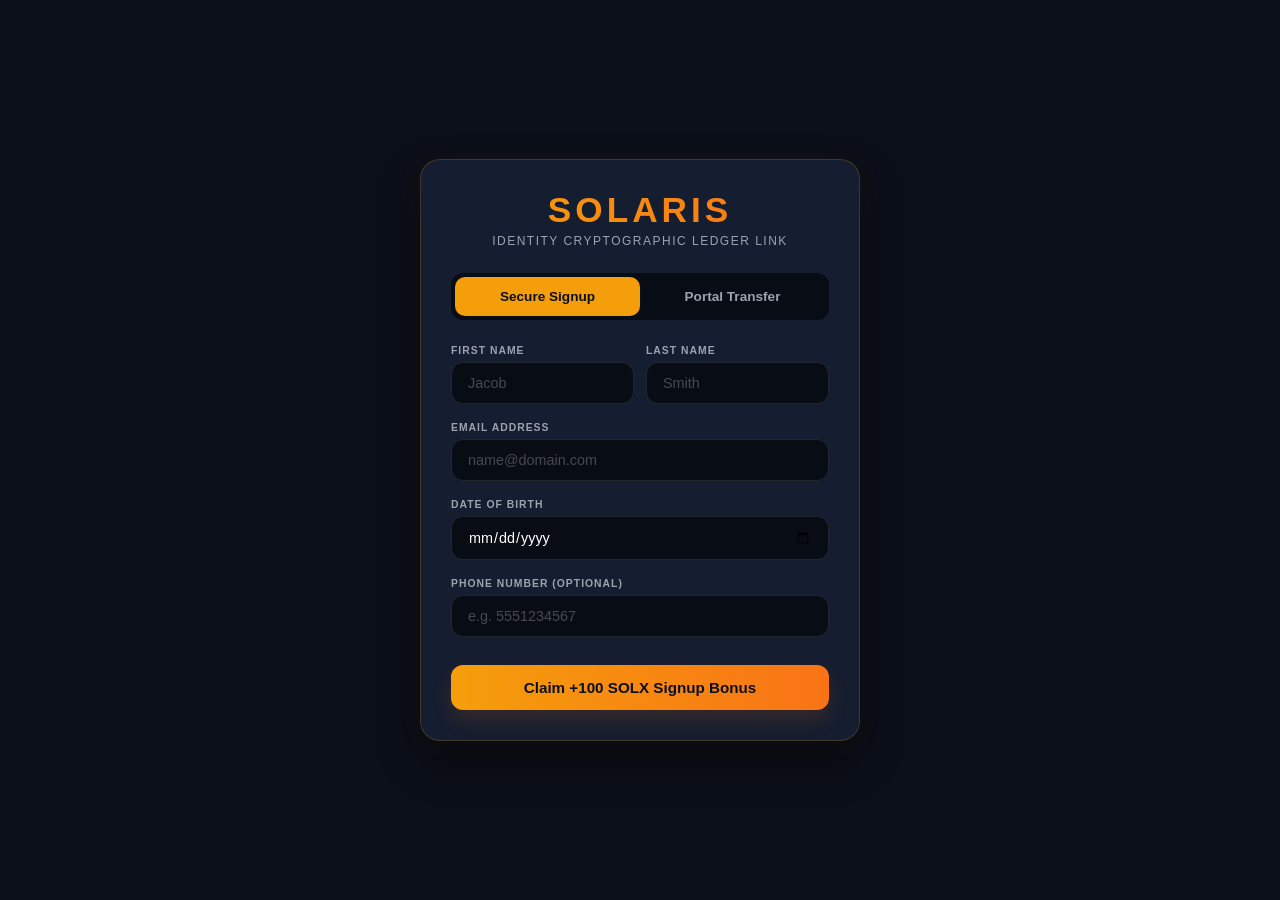
==== index.html @ f20398d5 "Add initial HTML structure for Solaris portal Initial commit of the Solaris SOLX Ledger Portal HTML " ====
<!DOCTYPE html>
<html lang="en">
<head>
    <meta charset="UTF-8">
    <meta name="viewport" content="width=device-width, initial-scale=1.0">
    <title>Solaris SOLX Ledger Portal</title>
    <style>
        :root {
            --bg-main: #0b0f19;
            --bg-card: #151d30;
            --bg-input: #080c14;
            --primary: #f59e0b;
            --primary-hover: #d97706;
            --accent: #f97316;
            --text-main: #ffffff;
            --text-muted: #9ca3af;
            --border: rgba(245, 158, 11, 0.2);
            --border-focus: #f59e0b;
            --success: #10b981;
            --error: #ef4444;
        }

        * {
            box-sizing: border-box;
            margin: 0;
            padding: 0;
            font-family: -apple-system, BlinkMacSystemFont, "Segoe UI", Roboto, Helvetica, Arial, sans-serif;
        }

        body {
            background-color: var(--bg-main);
            color: var(--text-main);
            min-height: 100vh;
            display: flex;
            align-items: center;
            justify-content: center;
            padding: 20px;
        }

        .solaris-container {
            width: 100%;
            max-width: 440px;
            background-color: var(--bg-card);
            border-radius: 20px;
            border: 1px solid var(--border);
            box-shadow: 0 20px 40px rgba(0, 0, 0, 0.4), 0 0 30px rgba(245, 158, 11, 0.05);
            padding: 30px;
        }

        .portal-header {
            text-align: center;
            margin-bottom: 25px;
        }

        .portal-header h1 {
            font-size: 2.2rem;
            font-weight: 900;
            letter-spacing: 4px;
            background: linear-gradient(to right, var(--primary), var(--accent));
            -webkit-background-clip: text;
            -webkit-text-fill-color: transparent;
            text-transform: uppercase;
        }

        .portal-header p {
            font-size: 0.75rem;
            color: var(--text-muted);
            text-transform: uppercase;
            letter-spacing: 1.5px;
            margin-top: 4px;
        }

        .tab-navigation {
            display: flex;
            background-color: var(--bg-input);
            padding: 4px;
            border-radius: 12px;
            margin-bottom: 25px;
        }

        .tab-btn {
            flex: 1;
            background: none;
            border: none;
            color: var(--text-muted);
            padding: 12px 0;
            font-size: 0.85rem;
            font-weight: 600;
            border-radius: 10px;
            cursor: pointer;
            transition: all 0.25s ease;
        }

        .tab-btn.active {
            background-color: var(--primary);
            color: var(--bg-main);
        }

        .form-panel {
            display: none;
        }

        .form-panel.active {
            display: block;
        }

        .form-group {
            margin-bottom: 18px;
        }

        .grid-2 {
            display: grid;
            grid-template-columns: 1fr 1fr;
            gap: 12px;
        }

        label {
            display: block;
            font-size: 0.65rem;
            font-weight: 700;
            text-transform: uppercase;
            letter-spacing: 1px;
            color: var(--text-muted);
            margin-bottom: 6px;
        }

        input {
            width: 100%;
            background-color: var(--bg-input);
            border: 1px solid rgba(255, 255, 255, 0.1);
            border-radius: 12px;
            padding: 12px 16px;
            color: var(--text-main);
            font-size: 0.9rem;
            transition: all 0.2s ease;
        }

        input:focus {
            outline: none;
            border-color: var(--border-focus);
            box-shadow: 0 0 10px rgba(245, 158, 11, 0.15);
        }

        input::placeholder {
            color: rgba(255, 255, 255, 0.25);
        }

        .font-code {
            font-family: "Courier New", Courier, monospace;
            font-size: 0.75rem;
        }

        .submit-btn {
            width: 100%;
            background: linear-gradient(to right, var(--primary), var(--accent));
            border: none;
            border-radius: 12px;
            color: var(--bg-main);
            font-size: 0.95rem;
            font-weight: 700;
            padding: 14px;
            cursor: pointer;
            transition: opacity 0.2s ease, transform 0.1s ease;
            margin-top: 10px;
            box-shadow: 0 10px 20px rgba(249, 115, 22, 0.15);
        }

        .submit-btn:hover {
            opacity: 0.95;
        }

        .submit-btn:active {
            transform: scale(0.99);
        }

        .loading-overlay {
            display: none;
            text-align: center;
            padding: 30px 0;
        }

        .spinner {
            width: 40px;
            height: 40px;
            border: 3px solid rgba(245, 158, 11, 0.1);
            border-radius: 50%;
            border-top-color: var(--primary);
            animation: spin 1s linear infinite;
            margin: 0 auto 15px;
        }

        @keyframes spin {
            to { transform: rotate(360deg); }
        }

        .loading-text {
            font-size: 0.85rem;
            color: var(--text-muted);
        }

        .receipt-card {
            display: none;
            margin-top: 25px;
            background-color: var(--bg-input);
            border-radius: 14px;
            border: 1px solid rgba(255, 255, 255, 0.05);
            padding: 16px;
        }

        .receipt-title {
            font-size: 0.8rem;
            font-weight: 700;
            text-transform: uppercase;
            letter-spacing: 1px;
            color: var(--success);
            border-bottom: 1px solid rgba(255, 255, 255, 0.05);
            padding-bottom: 8px;
            margin-bottom: 10px;
        }

        .receipt-row {
            display: flex;
            justify-content: space-between;
            padding: 4px 0;
            font-size: 0.75rem;
        }

        .receipt-label {
            color: var(--text-muted);
            text-transform: uppercase;
            font-size: 0.65rem;
            letter-spacing: 0.5px;
        }

        .receipt-value {
            font-family: "Courier New", Courier, monospace;
            color: var(--text-main);
            max-width: 200px;
            overflow: hidden;
            text-overflow: ellipsis;
            white-space: nowrap;
        }
    </style>
</head>
<body>

    <div class="solaris-container">
        <div class="portal-header">
            <h1>Solaris</h1>
            <p>Identity Cryptographic Ledger Link</p>
        </div>

        <div class="tab-navigation">
            <button id="btn-register" class="tab-btn active" onclick="switchTab('register')">Secure Signup</button>
            <button id="btn-checkout" class="tab-btn" onclick="switchTab('checkout')">Portal Transfer</button>
        </div>

        <div id="loader" class="loading-overlay">
            <div class="spinner"></div>
            <div class="loading-text">Synchronizing secure sheet matrix...</div>
        </div>

        <div id="panel-register" class="form-panel active">
            <form id="form-register" onsubmit="handleRegistration(event)">
                <div class="grid-2">
                    <div class="form-group">
                        <label>First Name</label>
                        <input type="text" id="reg-firstname" placeholder="Jacob" required>
                    </div>
                    <div class="form-group">
                        <label>Last Name</label>
                        <input type="text" id="reg-lastname" placeholder="Smith" required>
                    </div>
                </div>
                <div class="form-group">
                    <label>Email Address</label>
                    <input type="email" id="reg-email" placeholder="name@domain.com" required>
                </div>
                <div class="form-group">
                    <label>Date of Birth</label>
                    <input type="date" id="reg-dob" required>
                </div>
                <div class="form-group">
                    <label>Phone Number <span>(Optional)</span></label>
                    <input type="tel" id="reg-phone" placeholder="e.g. 5551234567">
                </div>
                <button type="submit" class="submit-btn">Claim +100 SOLX Signup Bonus</button>
            </form>
        </div>

        <div id="panel-checkout" class="form-panel">
            <form id="form-checkout" onsubmit="handlePayment(event)">
                <div class="form-group">
                    <label>Buyer Wallet Address</label>
                    
                </div>
                <div class="form-group">
                    <label>Merchant Wallet Address</label>
                    
                </div>
                <div class="form-group">
                    <label>Purchase Cost (SOLX)</label>
                    <input type="number" id="tx-price" value="30" min="1" required>
                </div>
                <button type="submit" class="submit-btn">Authorize Payout</button>
            </form>
        </div>

        <div id="receipt" class="receipt-card">
            <div id="receipt-title" class="receipt-title">Ledger Transaction Settled</div>
            <div id="receipt-rows"></div>
        </div>
    </div>

    <script>
        // REPLACE THIS STRING WITH YOUR ACTUAL GOOGLE APPS SCRIPT WEB APP URL
        const SOLARIS_API_URL = "https://script.google.com/macros/s/AKfycbxx2hXWIzhESU3cWI3Jm90zElzs2rgWAca66pzLdTkC_SvXE3nMajTl0-eOkuUVrdBg/exec";
        let activeTab = 'register';

        function switchTab(targetTab) {
            activeTab = targetTab;
document.getElementById('btn-register').classList.remove('active');
document.getElementById('btn-checkout').classList.remove('active');
document.getElementById('panel-register').classList.remove('active');
document.getElementById('panel-checkout').classList.remove('active');
document.getElementById('receipt').style.display = 'none';
if (targetTab === 'register') {
document.getElementById('btn-register').classList.add('active');
document.getElementById('panel-register').classList.add('active');
} else {
document.getElementById('btn-checkout').classList.add('active');
document.getElementById('panel-checkout').classList.add('active');
}
}
function toggleLoading(show) {
const loader = document.getElementById('loader');
const regPanel = document.getElementById('panel-register');
const txPanel = document.getElementById('panel-checkout');
if (show) {
loader.style.display = 'block';
regPanel.style.display = 'none';
txPanel.style.display = 'none';
} else {
loader.style.display = 'none';
if (activeTab === 'register') {
regPanel.style.display = 'block';
} else {
txPanel.style.display = 'block';
}
}
}
function printReceipt(title, color, dataObject) {
const receipt = document.getElementById('receipt');
const titleDiv = document.getElementById('receipt-title');
const rowsContainer = document.getElementById('receipt-rows');
titleDiv.style.color = color;
rowsContainer.innerHTML = '';
for (const [key, val] of Object.entries(dataObject)) {
const row = document.createElement('div');
row.className = 'receipt-row';
row.innerHTML = <span class="receipt-label">${key.replace(/_/g, ' ')}</span> <span class="receipt-value" title="${val}">${val}</span>;
rowsContainer.appendChild(row);
}
receipt.style.display = 'block';
}
async function sendLedgerTransaction(payload) {
if (SOLARIS_API_URL === "YOUR_GOOGLE_APPS_SCRIPT_WEB_APP_URL_HERE" || SOLARIS_API_URL === "") {
alert("Development Error: Please ensure you paste your Google Web App deployment link URL into the SOLARIS_API_URL parameter.");
return;
}
toggleLoading(true);
try {
// Fetch to Google Apps Script Web App
await fetch(SOLARIS_API_URL, {
method: "POST",
mode: "no-cors",
headers: { "Content-Type": "application/json" },
body: JSON.stringify(payload)
});
// Render success details locally since Google blocks read-back payloads on cross-origin pipelines
if (payload.action === "create_wallet") {
printReceipt("Wallet Account Request Sent", "var(--success)", {
status: "Dispatched",
account_name: payload.first_name + " " + payload.last_name,
email: payload.email,
starting_balance: "+50.00 SOLX",
notice: "Data successfully routed to the secure sheets database. Open your Google Sheet to view the generated address string."
});
document.getElementById('form-register').reset();
} else if (payload.action === "purchase_app") {
printReceipt("Transaction Request Sent", "var(--success)", {
status: "Dispatched",
buyer_debit: payload.base_price + " SOLX",
merchant_credit: (parseFloat(payload.base_price) + 0.25) + " SOLX",
ecosystem_bonus: "+0.25 SOLX Minted",
notice: "Transaction instructions executed on the backend engine. Google Sheet ledger updated."
});
document.getElementById('form-checkout').reset();
}
} catch (error) {
printReceipt("Network Error", "var(--error)", {
status: "Failed",
diagnostic: "Could not link to secure spreadsheet engine. Check your Web API URL configurations setup."
});
} finally {
toggleLoading(false);
}
}
function handleRegistration(event) {
event.preventDefault();
const payload = {
action: "create_wallet",
first_name: document.getElementById('reg-firstname').value,
last_name: document.getElementById('reg-lastname').value,
email: document.getElementById('reg-email').value,
dob: document.getElementById('reg-dob').value,
phone: document.getElementById('reg-phone').value || ""
};
sendLedgerTransaction(payload);
}
function handlePayment(event) {
event.preventDefault();
const payload = {
action: "purchase_app",
buyer_wallet: document.getElementById('tx-buyer').value,
merchant_wallet: document.getElementById('tx-merchant').value,
base_price: document.getElementById('tx-price').value
};
sendLedgerTransaction(payload);
}
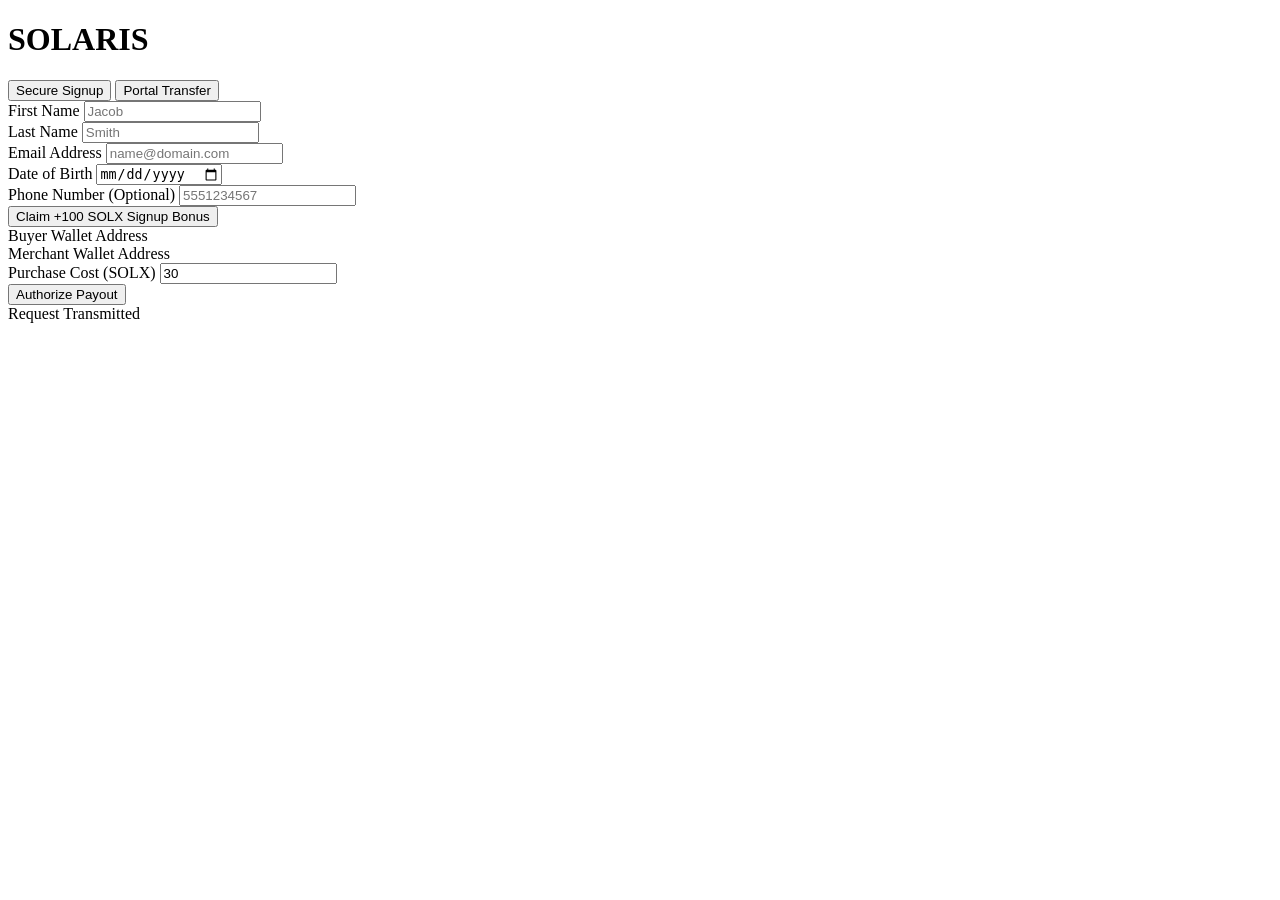
==== commit 64880f16: "Rename portal and update styles and scripts" ====
--- a/index.html
+++ b/index.html
@@ -3,428 +3,167 @@
 <head>
     <meta charset="UTF-8">
     <meta name="viewport" content="width=device-width, initial-scale=1.0">
-    <title>Solaris SOLX Ledger Portal</title>
-    <style>
-        :root {
-            --bg-main: #0b0f19;
-            --bg-card: #151d30;
-            --bg-input: #080c14;
-            --primary: #f59e0b;
-            --primary-hover: #d97706;
-            --accent: #f97316;
-            --text-main: #ffffff;
-            --text-muted: #9ca3af;
-            --border: rgba(245, 158, 11, 0.2);
-            --border-focus: #f59e0b;
-            --success: #10b981;
-            --error: #ef4444;
-        }
-
-        * {
-            box-sizing: border-box;
-            margin: 0;
-            padding: 0;
-            font-family: -apple-system, BlinkMacSystemFont, "Segoe UI", Roboto, Helvetica, Arial, sans-serif;
-        }
-
-        body {
-            background-color: var(--bg-main);
-            color: var(--text-main);
-            min-height: 100vh;
-            display: flex;
-            align-items: center;
-            justify-content: center;
-            padding: 20px;
-        }
-
-        .solaris-container {
-            width: 100%;
-            max-width: 440px;
-            background-color: var(--bg-card);
-            border-radius: 20px;
-            border: 1px solid var(--border);
-            box-shadow: 0 20px 40px rgba(0, 0, 0, 0.4), 0 0 30px rgba(245, 158, 11, 0.05);
-            padding: 30px;
-        }
-
-        .portal-header {
-            text-align: center;
-            margin-bottom: 25px;
-        }
-
-        .portal-header h1 {
-            font-size: 2.2rem;
-            font-weight: 900;
-            letter-spacing: 4px;
-            background: linear-gradient(to right, var(--primary), var(--accent));
-            -webkit-background-clip: text;
-            -webkit-text-fill-color: transparent;
-            text-transform: uppercase;
-        }
-
-        .portal-header p {
-            font-size: 0.75rem;
-            color: var(--text-muted);
-            text-transform: uppercase;
-            letter-spacing: 1.5px;
-            margin-top: 4px;
-        }
-
-        .tab-navigation {
-            display: flex;
-            background-color: var(--bg-input);
-            padding: 4px;
-            border-radius: 12px;
-            margin-bottom: 25px;
-        }
-
-        .tab-btn {
-            flex: 1;
-            background: none;
-            border: none;
-            color: var(--text-muted);
-            padding: 12px 0;
-            font-size: 0.85rem;
-            font-weight: 600;
-            border-radius: 10px;
-            cursor: pointer;
-            transition: all 0.25s ease;
-        }
-
-        .tab-btn.active {
-            background-color: var(--primary);
-            color: var(--bg-main);
-        }
-
-        .form-panel {
-            display: none;
-        }
-
-        .form-panel.active {
-            display: block;
-        }
-
-        .form-group {
-            margin-bottom: 18px;
-        }
-
-        .grid-2 {
-            display: grid;
-            grid-template-columns: 1fr 1fr;
-            gap: 12px;
-        }
-
-        label {
-            display: block;
-            font-size: 0.65rem;
-            font-weight: 700;
-            text-transform: uppercase;
-            letter-spacing: 1px;
-            color: var(--text-muted);
-            margin-bottom: 6px;
-        }
-
-        input {
-            width: 100%;
-            background-color: var(--bg-input);
-            border: 1px solid rgba(255, 255, 255, 0.1);
-            border-radius: 12px;
-            padding: 12px 16px;
-            color: var(--text-main);
-            font-size: 0.9rem;
-            transition: all 0.2s ease;
-        }
-
-        input:focus {
-            outline: none;
-            border-color: var(--border-focus);
-            box-shadow: 0 0 10px rgba(245, 158, 11, 0.15);
-        }
-
-        input::placeholder {
-            color: rgba(255, 255, 255, 0.25);
-        }
-
-        .font-code {
-            font-family: "Courier New", Courier, monospace;
-            font-size: 0.75rem;
-        }
-
-        .submit-btn {
-            width: 100%;
-            background: linear-gradient(to right, var(--primary), var(--accent));
-            border: none;
-            border-radius: 12px;
-            color: var(--bg-main);
-            font-size: 0.95rem;
-            font-weight: 700;
-            padding: 14px;
-            cursor: pointer;
-            transition: opacity 0.2s ease, transform 0.1s ease;
-            margin-top: 10px;
-            box-shadow: 0 10px 20px rgba(249, 115, 22, 0.15);
-        }
-
-        .submit-btn:hover {
-            opacity: 0.95;
-        }
-
-        .submit-btn:active {
-            transform: scale(0.99);
-        }
-
-        .loading-overlay {
-            display: none;
-            text-align: center;
-            padding: 30px 0;
-        }
-
-        .spinner {
-            width: 40px;
-            height: 40px;
-            border: 3px solid rgba(245, 158, 11, 0.1);
-            border-radius: 50%;
-            border-top-color: var(--primary);
-            animation: spin 1s linear infinite;
-            margin: 0 auto 15px;
-        }
-
-        @keyframes spin {
-            to { transform: rotate(360deg); }
-        }
-
-        .loading-text {
-            font-size: 0.85rem;
-            color: var(--text-muted);
-        }
-
-        .receipt-card {
-            display: none;
-            margin-top: 25px;
-            background-color: var(--bg-input);
-            border-radius: 14px;
-            border: 1px solid rgba(255, 255, 255, 0.05);
-            padding: 16px;
-        }
-
-        .receipt-title {
-            font-size: 0.8rem;
-            font-weight: 700;
-            text-transform: uppercase;
-            letter-spacing: 1px;
-            color: var(--success);
-            border-bottom: 1px solid rgba(255, 255, 255, 0.05);
-            padding-bottom: 8px;
-            margin-bottom: 10px;
-        }
-
-        .receipt-row {
-            display: flex;
-            justify-content: space-between;
-            padding: 4px 0;
-            font-size: 0.75rem;
-        }
-
-        .receipt-label {
-            color: var(--text-muted);
-            text-transform: uppercase;
-            font-size: 0.65rem;
-            letter-spacing: 0.5px;
-        }
-
-        .receipt-value {
-            font-family: "Courier New", Courier, monospace;
-            color: var(--text-main);
-            max-width: 200px;
-            overflow: hidden;
-            text-overflow: ellipsis;
-            white-space: nowrap;
-        }
-    </style>
+    <title>Solaris Transaction Portal</title>
+    <link rel="stylesheet" href="style.css">
 </head>
 <body>
 
-    <div class="solaris-container">
-        <div class="portal-header">
-            <h1>Solaris</h1>
-            <p>Identity Cryptographic Ledger Link</p>
+    <div class="portal-box">
+        <h1>SOLARIS</h1>
+
+        <div class="nav-tabs">
+            <button id="tab1" class="tab-link active-tab" onclick="openSection('signup')">Secure Signup</button>
+            <button id="tab2" class="tab-link" onclick="openSection('transfer')">Portal Transfer</button>
         </div>
 
-        <div class="tab-navigation">
-            <button id="btn-register" class="tab-btn active" onclick="switchTab('register')">Secure Signup</button>
-            <button id="btn-checkout" class="tab-btn" onclick="switchTab('checkout')">Portal Transfer</button>
+        <div id="section-signup" class="form-section show-section">
+            <div class="input-block">
+                <label>First Name</label>
+                <input type="text" id="in-firstname" placeholder="Jacob">
+            </div>
+            <div class="input-block">
+                <label>Last Name</label>
+                <input type="text" id="in-lastname" placeholder="Smith">
+            </div>
+            <div class="input-block">
+                <label>Email Address</label>
+                <input type="email" id="in-email" placeholder="name@domain.com">
+            </div>
+            <div class="input-block">
+                <label>Date of Birth</label>
+                <input type="date" id="in-dob">
+            </div>
+            <div class="input-block">
+                <label>Phone Number (Optional)</label>
+                <input type="tel" id="in-phone" placeholder="5551234567">
+            </div>
+            <button type="button" class="action-button" onclick="submitSignupData()">Claim +100 SOLX Signup Bonus</button>
         </div>
 
-        <div id="loader" class="loading-overlay">
-            <div class="spinner"></div>
-            <div class="loading-text">Synchronizing secure sheet matrix...</div>
+        <div id="section-transfer" class="form-section">
+            <div class="input-block">
+                <label>Buyer Wallet Address</label>
+                
+            </div>
+            <div class="input-block">
+                <label>Merchant Wallet Address</label>
+                
+            </div>
+            <div class="input-block">
+                <label>Purchase Cost (SOLX)</label>
+                <input type="number" id="in-price" value="30">
+            </div>
+            <button type="button" class="action-button" onclick="submitTransferData()">Authorize Payout</button>
         </div>
 
-        <div id="panel-register" class="form-panel active">
-            <form id="form-register" onsubmit="handleRegistration(event)">
-                <div class="grid-2">
-                    <div class="form-group">
-                        <label>First Name</label>
-                        <input type="text" id="reg-firstname" placeholder="Jacob" required>
-                    </div>
-                    <div class="form-group">
-                        <label>Last Name</label>
-                        <input type="text" id="reg-lastname" placeholder="Smith" required>
-                    </div>
-                </div>
-                <div class="form-group">
-                    <label>Email Address</label>
-                    <input type="email" id="reg-email" placeholder="name@domain.com" required>
-                </div>
-                <div class="form-group">
-                    <label>Date of Birth</label>
-                    <input type="date" id="reg-dob" required>
-                </div>
-                <div class="form-group">
-                    <label>Phone Number <span>(Optional)</span></label>
-                    <input type="tel" id="reg-phone" placeholder="e.g. 5551234567">
-                </div>
-                <button type="submit" class="submit-btn">Claim +100 SOLX Signup Bonus</button>
-            </form>
-        </div>
-
-        <div id="panel-checkout" class="form-panel">
-            <form id="form-checkout" onsubmit="handlePayment(event)">
-                <div class="form-group">
-                    <label>Buyer Wallet Address</label>
-                    
-                </div>
-                <div class="form-group">
-                    <label>Merchant Wallet Address</label>
-                    
-                </div>
-                <div class="form-group">
-                    <label>Purchase Cost (SOLX)</label>
-                    <input type="number" id="tx-price" value="30" min="1" required>
-                </div>
-                <button type="submit" class="submit-btn">Authorize Payout</button>
-            </form>
-        </div>
-
-        <div id="receipt" class="receipt-card">
-            <div id="receipt-title" class="receipt-title">Ledger Transaction Settled</div>
-            <div id="receipt-rows"></div>
+        <div id="status-display" class="status-box">
+            <div id="status-message" class="status-text">Request Transmitted</div>
         </div>
     </div>
 
     <script>
-        // REPLACE THIS STRING WITH YOUR ACTUAL GOOGLE APPS SCRIPT WEB APP URL
-        const SOLARIS_API_URL = "https://script.google.com/macros/s/AKfycbxx2hXWIzhESU3cWI3Jm90zElzs2rgWAca66pzLdTkC_SvXE3nMajTl0-eOkuUVrdBg/exec";
-        let activeTab = 'register';
+        const TARGET_SHEET_API = "https://script.google.com/macros/s/AKfycbxx2hXWIzhESU3cWI3Jm90zElzs2rgWAca66pzLdTkC_SvXE3nMajTl0-eOkuUVrdBg/exec";
 
-        function switchTab(targetTab) {
-            activeTab = targetTab;
-document.getElementById('btn-register').classList.remove('active');
-document.getElementById('btn-checkout').classList.remove('active');
-document.getElementById('panel-register').classList.remove('active');
-document.getElementById('panel-checkout').classList.remove('active');
-document.getElementById('receipt').style.display = 'none';
-if (targetTab === 'register') {
-document.getElementById('btn-register').classList.add('active');
-document.getElementById('panel-register').classList.add('active');
-} else {
-document.getElementById('btn-checkout').classList.add('active');
-document.getElementById('panel-checkout').classList.add('active');
-}
-}
-function toggleLoading(show) {
-const loader = document.getElementById('loader');
-const regPanel = document.getElementById('panel-register');
-const txPanel = document.getElementById('panel-checkout');
-if (show) {
-loader.style.display = 'block';
-regPanel.style.display = 'none';
-txPanel.style.display = 'none';
-} else {
-loader.style.display = 'none';
-if (activeTab === 'register') {
-regPanel.style.display = 'block';
-} else {
-txPanel.style.display = 'block';
-}
-}
-}
-function printReceipt(title, color, dataObject) {
-const receipt = document.getElementById('receipt');
-const titleDiv = document.getElementById('receipt-title');
-const rowsContainer = document.getElementById('receipt-rows');
-titleDiv.style.color = color;
-rowsContainer.innerHTML = '';
-for (const [key, val] of Object.entries(dataObject)) {
-const row = document.createElement('div');
-row.className = 'receipt-row';
-row.innerHTML = <span class="receipt-label">${key.replace(/_/g, ' ')}</span> <span class="receipt-value" title="${val}">${val}</span>;
-rowsContainer.appendChild(row);
-}
-receipt.style.display = 'block';
-}
-async function sendLedgerTransaction(payload) {
-if (SOLARIS_API_URL === "YOUR_GOOGLE_APPS_SCRIPT_WEB_APP_URL_HERE" || SOLARIS_API_URL === "") {
-alert("Development Error: Please ensure you paste your Google Web App deployment link URL into the SOLARIS_API_URL parameter.");
-return;
-}
-toggleLoading(true);
-try {
-// Fetch to Google Apps Script Web App
-await fetch(SOLARIS_API_URL, {
-method: "POST",
-mode: "no-cors",
-headers: { "Content-Type": "application/json" },
-body: JSON.stringify(payload)
-});
-// Render success details locally since Google blocks read-back payloads on cross-origin pipelines
-if (payload.action === "create_wallet") {
-printReceipt("Wallet Account Request Sent", "var(--success)", {
-status: "Dispatched",
-account_name: payload.first_name + " " + payload.last_name,
-email: payload.email,
-starting_balance: "+50.00 SOLX",
-notice: "Data successfully routed to the secure sheets database. Open your Google Sheet to view the generated address string."
-});
-document.getElementById('form-register').reset();
-} else if (payload.action === "purchase_app") {
-printReceipt("Transaction Request Sent", "var(--success)", {
-status: "Dispatched",
-buyer_debit: payload.base_price + " SOLX",
-merchant_credit: (parseFloat(payload.base_price) + 0.25) + " SOLX",
-ecosystem_bonus: "+0.25 SOLX Minted",
-notice: "Transaction instructions executed on the backend engine. Google Sheet ledger updated."
-});
-document.getElementById('form-checkout').reset();
-}
-} catch (error) {
-printReceipt("Network Error", "var(--error)", {
-status: "Failed",
-diagnostic: "Could not link to secure spreadsheet engine. Check your Web API URL configurations setup."
-});
-} finally {
-toggleLoading(false);
-}
-}
-function handleRegistration(event) {
-event.preventDefault();
-const payload = {
-action: "create_wallet",
-first_name: document.getElementById('reg-firstname').value,
-last_name: document.getElementById('reg-lastname').value,
-email: document.getElementById('reg-email').value,
-dob: document.getElementById('reg-dob').value,
-phone: document.getElementById('reg-phone').value || ""
-};
-sendLedgerTransaction(payload);
-}
-function handlePayment(event) {
-event.preventDefault();
-const payload = {
-action: "purchase_app",
-buyer_wallet: document.getElementById('tx-buyer').value,
-merchant_wallet: document.getElementById('tx-merchant').value,
-base_price: document.getElementById('tx-price').value
-};
-sendLedgerTransaction(payload);
-}
+        function openSection(sectionName) {
+            document.getElementById("status-display").style.display = "none";
+            
+            if (sectionName === "signup") {
+                document.getElementById("tab1").classList.add("active-tab");
+                document.getElementById("tab2").classList.remove("active-tab");
+                document.getElementById("section-signup").classList.add("show-section");
+                document.getElementById("section-transfer").classList.remove("show-section");
+            } else {
+                document.getElementById("tab2").classList.add("active-tab");
+                document.getElementById("tab1").classList.remove("active-tab");
+                document.getElementById("section-transfer").classList.add("show-section");
+                document.getElementById("section-signup").classList.remove("show-section");
+            }
+        }
+
+        function deliverToLedger(jsonData) {
+            if (TARGET_SHEET_API === "YOUR_GOOGLE_APPS_SCRIPT_WEB_APP_URL_HERE" || TARGET_SHEET_API === "") {
+                alert("Please add your Google Web App Link to the TARGET_SHEET_API variable.");
+                return;
+            }
+
+            document.getElementById("status-message").textContent = "Synchronizing ledger transaction...";
+            document.getElementById("status-display").style.display = "block";
+
+            const temporalForm = document.createElement("form");
+            temporalForm.method = "POST";
+            temporalForm.action = TARGET_SHEET_API;
+            temporalForm.target = "hidden-relay-frame";
+
+            const payloadInput = document.createElement("input");
+            payloadInput.type = "hidden";
+            payloadInput.name = "contents";
+            payloadInput.value = JSON.stringify(jsonData);
+            temporalForm.appendChild(payloadInput);
+
+            document.body.appendChild(temporalForm);
+            temporalForm.submit();
+            document.body.removeChild(temporalForm);
+
+            setTimeout(() => {
+                document.getElementById("status-message").textContent = "Request successfully processed on backend database!";
+            }, 2000);
+        }
+
+        function submitSignupData() {
+            const fName = document.getElementById("in-firstname").value.trim();
+            const lName = document.getElementById("in-lastname").value.trim();
+            const emailAddr = document.getElementById("in-email").value.trim();
+            const birthDate = document.getElementById("in-dob").value;
+            const phoneNumber = document.getElementById("in-phone").value.trim();
+
+            if (!fName || !lName || !emailAddr || !birthDate) {
+                alert("Please complete all required fields to register.");
+                return;
+            }
+
+            const dataPackage = {
+                action: "create_wallet",
+                first_name: fName,
+                last_name: lName,
+                email: emailAddr,
+                dob: birthDate,
+                phone: phoneNumber
+            };
+
+            deliverToLedger(dataPackage);
+
+            document.getElementById("in-firstname").value = "";
+            document.getElementById("in-lastname").value = "";
+            document.getElementById("in-email").value = "";
+            document.getElementById("in-dob").value = "";
+            document.getElementById("in-phone").value = "";
+        }
+
+        function submitTransferData() {
+            const buyerAddress = document.getElementById("in-buyer").value.trim();
+            const merchantAddress = document.getElementById("in-merchant").value.trim();
+            const purchaseCost = document.getElementById("in-price").value;
+
+            if (!buyerAddress || !merchantAddress || !purchaseCost) {
+                alert("Please complete all parameters to push a transfer.");
+                return;
+            }
+
+            const dataPackage = {
+                action: "purchase_app",
+                buyer_wallet: buyerAddress,
+                merchant_wallet: merchantAddress,
+                base_price: purchaseCost
+            };
+
+            deliverToLedger(dataPackage);
+
+            document.getElementById("in-buyer").value = "";
+            document.getElementById("in-merchant").value = "";
+        }
+    </script>
+
+    <iframe name="hidden-relay-frame" style="display:none;"></iframe>
+
+</body>
+</html>
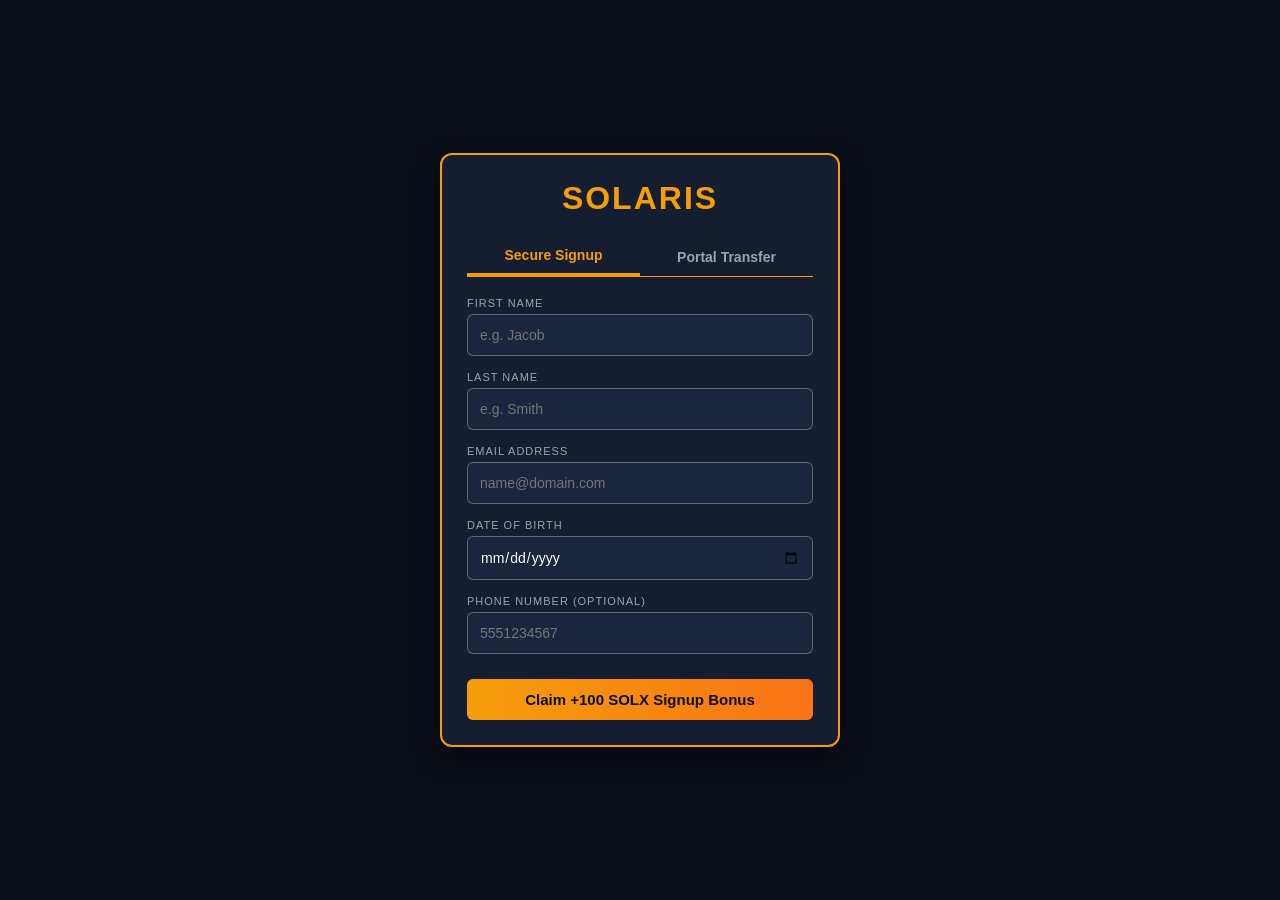
==== commit 790a66b5: "Add inline styles and update input placeholders Added inline CSS styles for improved design and layo" ====
--- a/index.html
+++ b/index.html
@@ -4,7 +4,146 @@
     <meta charset="UTF-8">
     <meta name="viewport" content="width=device-width, initial-scale=1.0">
     <title>Solaris Transaction Portal</title>
-    <link rel="stylesheet" href="style.css">
+    <style>
+        :root {
+            --bg-main: #0b0f19;
+            --bg-card: #151d30;
+            --bg-input: #1b253d; /* Visually distinct dark tone */
+            --primary: #f59e0b;
+            --text-main: #ffffff;
+            --text-muted: #9ca3af;
+            --success: #10b981;
+            --error: #ef4444;
+        }
+
+        * {
+            box-sizing: border-box;
+            margin: 0;
+            padding: 0;
+            font-family: sans-serif;
+        }
+
+        body {
+            background-color: var(--bg-main);
+            color: var(--text-main);
+            min-height: 100vh;
+            display: flex;
+            align-items: center;
+            justify-content: center;
+            padding: 20px;
+        }
+
+        .portal-box {
+            background-color: var(--bg-card);
+            border: 2px solid var(--primary);
+            border-radius: 12px;
+            padding: 25px;
+            width: 100%;
+            max-width: 400px;
+            box-shadow: 0 10px 25px rgba(0,0,0,0.5);
+        }
+
+        h1 {
+            text-align: center;
+            color: var(--primary);
+            margin-bottom: 20px;
+            letter-spacing: 2px;
+        }
+
+        .nav-tabs {
+            display: flex;
+            margin-bottom: 20px;
+            border-bottom: 1px solid var(--primary);
+        }
+
+        .tab-link {
+            flex: 1;
+            background: none;
+            border: none;
+            color: var(--text-muted);
+            padding: 10px;
+            cursor: pointer;
+            font-weight: bold;
+            font-size: 14px;
+            text-align: center;
+        }
+
+        .tab-link.active-tab {
+            color: var(--primary);
+            border-bottom: 3px solid var(--primary);
+        }
+
+        .form-section {
+            display: none;
+        }
+
+        .form-section.show-section {
+            display: block;
+        }
+
+        .input-block {
+            margin-bottom: 15px;
+        }
+
+        label {
+            display: block;
+            font-size: 11px;
+            color: var(--text-muted);
+            text-transform: uppercase;
+            margin-bottom: 5px;
+            letter-spacing: 1px;
+        }
+
+        /* FIXED: Added high-visibility border colors and contrast fills */
+        input {
+            width: 100%;
+            background-color: var(--bg-input);
+            border: 1px solid rgba(255, 255, 255, 0.3);
+            border-radius: 6px;
+            padding: 12px;
+            color: var(--text-main);
+            font-size: 14px;
+        }
+
+        input:focus {
+            outline: none;
+            border-color: var(--primary);
+            background-color: #212c4a;
+        }
+
+        .action-button {
+            width: 100%;
+            background: linear-gradient(to right, #f59e0b, #f97316);
+            border: none;
+            border-radius: 6px;
+            color: #0b0f19;
+            font-size: 15px;
+            font-weight: bold;
+            padding: 12px;
+            cursor: pointer;
+            margin-top: 10px;
+        }
+
+        .action-button:hover {
+            opacity: 0.9;
+        }
+
+        .status-box {
+            margin-top: 20px;
+            background-color: #080c14;
+            border: 1px solid var(--success);
+            border-radius: 6px;
+            padding: 12px;
+            display: none;
+        }
+
+        .status-text {
+            color: var(--success);
+            font-size: 13px;
+            font-weight: bold;
+            text-align: center;
+        }
+    </style>
 </head>
 <body>
 
@@ -19,11 +158,11 @@
         <div id="section-signup" class="form-section show-section">
             <div class="input-block">
                 <label>First Name</label>
-                <input type="text" id="in-firstname" placeholder="Jacob">
+                <input type="text" id="in-firstname" placeholder="e.g. Jacob">
             </div>
             <div class="input-block">
                 <label>Last Name</label>
-                <input type="text" id="in-lastname" placeholder="Smith">
+                <input type="text" id="in-lastname" placeholder="e.g. Smith">
             </div>
             <div class="input-block">
                 <label>Email Address</label>
@@ -57,15 +196,17 @@
         </div>
 
         <div id="status-display" class="status-box">
-            <div id="status-message" class="status-text">Request Transmitted</div>
+            <div id="status-message" class="status-text">Processing...</div>
         </div>
     </div>
 
     <script>
+        // REPLACE WITH YOUR ACTUAL GOOGLE APPS SCRIPT WEB APP EXTENSION DEPLOYMENT URL
         const TARGET_SHEET_API = "https://script.google.com/macros/s/AKfycbxx2hXWIzhESU3cWI3Jm90zElzs2rgWAca66pzLdTkC_SvXE3nMajTl0-eOkuUVrdBg/exec";
 
         function openSection(sectionName) {
             document.getElementById("status-display").style.display = "none";
+            activeTab = sectionName;
             
             if (sectionName === "signup") {
                 document.getElementById("tab1").classList.add("active-tab");
@@ -80,33 +221,40 @@
             }
         }
 
-        function deliverToLedger(jsonData) {
+        // FIXED: Uses modern secure asynchronous text transfer pipelines compatible with Vercel architecture
+        async function deliverToLedger(jsonData) {
             if (TARGET_SHEET_API === "YOUR_GOOGLE_APPS_SCRIPT_WEB_APP_URL_HERE" || TARGET_SHEET_API === "") {
                 alert("Please add your Google Web App Link to the TARGET_SHEET_API variable.");
                 return;
             }
 
-            document.getElementById("status-message").textContent = "Synchronizing ledger transaction...";
-            document.getElementById("status-display").style.display = "block";
-
-            const temporalForm = document.createElement("form");
-            temporalForm.method = "POST";
-            temporalForm.action = TARGET_SHEET_API;
-            temporalForm.target = "hidden-relay-frame";
-
-            const payloadInput = document.createElement("input");
-            payloadInput.type = "hidden";
-            payloadInput.name = "contents";
-            payloadInput.value = JSON.stringify(jsonData);
-            temporalForm.appendChild(payloadInput);
-
-            document.body.appendChild(temporalForm);
-            temporalForm.submit();
-            document.body.removeChild(temporalForm);
-
-            setTimeout(() => {
-                document.getElementById("status-message").textContent = "Request successfully processed on backend database!";
-            }, 2000);
+            const statusDisplay = document.getElementById("status-display");
+            const statusMessage = document.getElementById("status-message");
+
+            statusMessage.textContent = "Synchronizing ledger transaction...";
+            statusDisplay.style.borderColor = "var(--primary)";
+            statusMessage.style.color = "var(--primary)";
+            statusDisplay.style.display = "block";
+
+            try {
+                await fetch(TARGET_SHEET_API, {
+                    method: "POST",
+                    mode: "no-cors",
+                    headers: {
+                        "Content-Type": "application/json"
+                    },
+                    body: JSON.stringify(jsonData)
+                });
+
+                statusDisplay.style.borderColor = "var(--success)";
+                statusMessage.style.color = "var(--success)";
+                statusMessage.textContent = "Data successfully committed to the Google Sheet ledger!";
+
+            } catch (error) {
+                statusDisplay.style.borderColor = "var(--error)";
+                statusMessage.style.color = "var(--error)";
+                statusMessage.textContent = "Transmission failed. Verify Google script permissions.";
+            }
         }
 
         function submitSignupData() {
@@ -137,33 +285,22 @@
             document.getElementById("in-email").value = "";
             document.getElementById("in-dob").value = "";
             document.getElementById("in-phone").value = "";
-        }
-
-        function submitTransferData() {
-            const buyerAddress = document.getElementById("in-buyer").value.trim();
-            const merchantAddress = document.getElementById("in-merchant").value.trim();
-            const purchaseCost = document.getElementById("in-price").value;
-
-            if (!buyerAddress || !merchantAddress || !purchaseCost) {
-                alert("Please complete all parameters to push a transfer.");
-                return;
-            }
-
-            const dataPackage = {
-                action: "purchase_app",
-                buyer_wallet: buyerAddress,
-                merchant_wallet: merchantAddress,
-                base_price: purchaseCost
-            };
-
-            deliverToLedger(dataPackage);
-
-            document.getElementById("in-buyer").value = "";
-            document.getElementById("in-merchant").value = "";
-        }
-    </script>
-
-    <iframe name="hidden-relay-frame" style="display:none;"></iframe>
-
-</body>
-</html>
+}
+function submitTransferData() {
+const buyerAddress = document.getElementById("in-buyer").value.trim();
+const merchantAddress = document.getElementById("in-merchant").value.trim();
+const purchaseCost = document.getElementById("in-price").value;
+if (!buyerAddress || !merchantAddress || !purchaseCost) {
+alert("Please complete all parameters to push a transfer.");
+return;
+}
+const dataPackage = {
+action: "purchase_app",
+buyer_wallet: buyerAddress,
+merchant_wallet: merchantAddress,
+base_price: purchaseCost
+};
+deliverToLedger(dataPackage);
+document.getElementById("in-buyer").value = "";
+document.getElementById("in-merchant").value = "";
+}
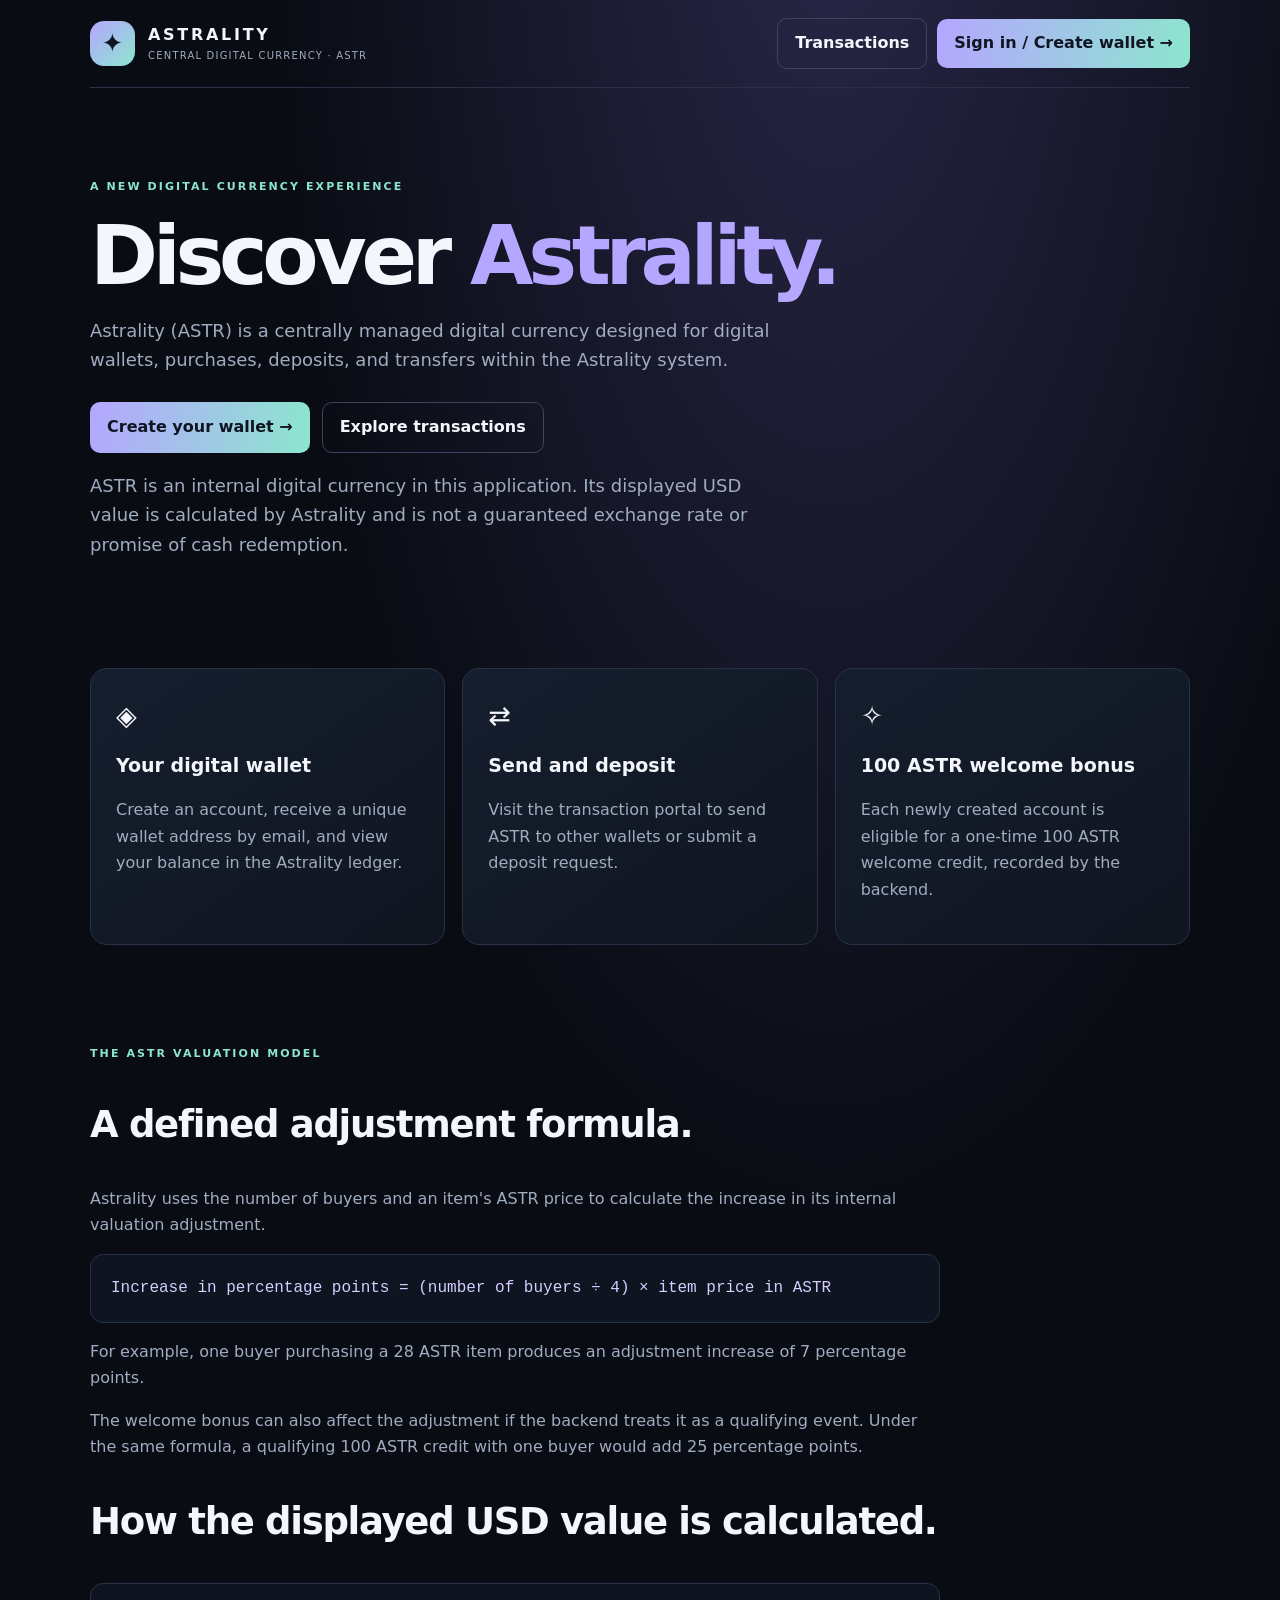
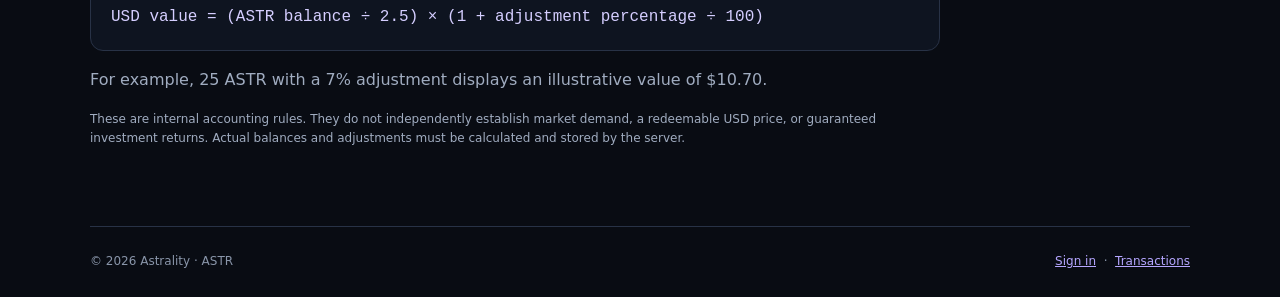
==== commit b06b4dad: "Revamp index.html for Astrality portal Updated the HTML structure and styling for the Astrality digi" ====
--- a/index.html
+++ b/index.html
@@ -1,306 +1,357 @@
+
 <!DOCTYPE html>
 <html lang="en">
 <head>
-    <meta charset="UTF-8">
-    <meta name="viewport" content="width=device-width, initial-scale=1.0">
-    <title>Solaris Transaction Portal</title>
-    <style>
-        :root {
-            --bg-main: #0b0f19;
-            --bg-card: #151d30;
-            --bg-input: #1b253d; /* Visually distinct dark tone */
-            --primary: #f59e0b;
-            --text-main: #ffffff;
-            --text-muted: #9ca3af;
-            --success: #10b981;
-            --error: #ef4444;
-        }
-
-        * {
-            box-sizing: border-box;
-            margin: 0;
-            padding: 0;
-            font-family: sans-serif;
-        }
-
-        body {
-            background-color: var(--bg-main);
-            color: var(--text-main);
-            min-height: 100vh;
-            display: flex;
-            align-items: center;
-            justify-content: center;
-            padding: 20px;
-        }
-
-        .portal-box {
-            background-color: var(--bg-card);
-            border: 2px solid var(--primary);
-            border-radius: 12px;
-            padding: 25px;
-            width: 100%;
-            max-width: 400px;
-            box-shadow: 0 10px 25px rgba(0,0,0,0.5);
-        }
-
-        h1 {
-            text-align: center;
-            color: var(--primary);
-            margin-bottom: 20px;
-            letter-spacing: 2px;
-        }
-
-        .nav-tabs {
-            display: flex;
-            margin-bottom: 20px;
-            border-bottom: 1px solid var(--primary);
-        }
-
-        .tab-link {
-            flex: 1;
-            background: none;
-            border: none;
-            color: var(--text-muted);
-            padding: 10px;
-            cursor: pointer;
-            font-weight: bold;
-            font-size: 14px;
-            text-align: center;
-        }
-
-        .tab-link.active-tab {
-            color: var(--primary);
-            border-bottom: 3px solid var(--primary);
-        }
-
-        .form-section {
-            display: none;
-        }
-
-        .form-section.show-section {
-            display: block;
-        }
-
-        .input-block {
-            margin-bottom: 15px;
-        }
-
-        label {
-            display: block;
-            font-size: 11px;
-            color: var(--text-muted);
-            text-transform: uppercase;
-            margin-bottom: 5px;
-            letter-spacing: 1px;
-        }
-
-        /* FIXED: Added high-visibility border colors and contrast fills */
-        input {
-            width: 100%;
-            background-color: var(--bg-input);
-            border: 1px solid rgba(255, 255, 255, 0.3);
-            border-radius: 6px;
-            padding: 12px;
-            color: var(--text-main);
-            font-size: 14px;
-        }
-
-        input:focus {
-            outline: none;
-            border-color: var(--primary);
-            background-color: #212c4a;
-        }
-
-        .action-button {
-            width: 100%;
-            background: linear-gradient(to right, #f59e0b, #f97316);
-            border: none;
-            border-radius: 6px;
-            color: #0b0f19;
-            font-size: 15px;
-            font-weight: bold;
-            padding: 12px;
-            cursor: pointer;
-            margin-top: 10px;
-        }
-
-        .action-button:hover {
-            opacity: 0.9;
-        }
-
-        .status-box {
-            margin-top: 20px;
-            background-color: #080c14;
-            border: 1px solid var(--success);
-            border-radius: 6px;
-            padding: 12px;
-            display: none;
-        }
-
-        .status-text {
-            color: var(--success);
-            font-size: 13px;
-            font-weight: bold;
-            text-align: center;
-        }
-    </style>
+  <meta charset="UTF-8">
+  <meta name="viewport" content="width=device-width, initial-scale=1.0">
+  <meta name="theme-color" content="#090c13">
+  <title>Astrality — ASTR Digital Currency</title>
+  <meta name="description" content="Discover Astrality (ASTR), its digital wallets, transfers, and internal valuation system.">
+
+  <style>
+    :root {
+      --bg: #090c13;
+      --panel: #121927;
+      --line: #283246;
+      --text: #f4f6fc;
+      --muted: #a0acc0;
+      --purple: #b5a6ff;
+      --mint: #8ce6ce;
+    }
+
+    * { box-sizing: border-box; }
+
+    html { scroll-behavior: smooth; }
+
+    body {
+      margin: 0;
+      background:
+        radial-gradient(ellipse at 65% -10%, #292749, transparent 48%),
+        var(--bg);
+      color: var(--text);
+      font: 16px/1.65 Inter, system-ui, sans-serif;
+    }
+
+    a { color: inherit; }
+
+    .container {
+      width: min(1100px, calc(100% - 40px));
+      margin: auto;
+    }
+
+    header {
+      min-height: 88px;
+      display: flex;
+      align-items: center;
+      gap: 13px;
+      border-bottom: 1px solid var(--line);
+    }
+
+    .logo {
+      width: 45px;
+      height: 45px;
+      display: grid;
+      place-items: center;
+      border-radius: 14px;
+      background: linear-gradient(135deg, var(--purple), var(--mint));
+      color: #101522;
+      font-size: 26px;
+      font-weight: 900;
+    }
+
+    .brand {
+      font-weight: 900;
+      letter-spacing: .17em;
+    }
+
+    .tagline {
+      color: var(--muted);
+      font-size: 10px;
+      letter-spacing: .12em;
+    }
+
+    nav {
+      margin-left: auto;
+      display: flex;
+      align-items: center;
+      gap: 10px;
+    }
+
+    .button {
+      display: inline-flex;
+      justify-content: center;
+      align-items: center;
+      gap: 8px;
+      padding: 11px 17px;
+      border: 1px solid #3a4560;
+      border-radius: 10px;
+      text-decoration: none;
+      font-weight: 750;
+      transition: transform .15s, opacity .15s;
+    }
+
+    .button:hover {
+      transform: translateY(-2px);
+      opacity: .9;
+    }
+
+    .primary {
+      background: linear-gradient(100deg, var(--purple), var(--mint));
+      color: #101522;
+      border: none;
+    }
+
+    .hero {
+      padding: 90px 0 65px;
+      max-width: 800px;
+    }
+
+    .eyebrow {
+      color: var(--mint);
+      font-size: 11px;
+      font-weight: 850;
+      letter-spacing: .19em;
+    }
+
+    h1 {
+      margin: 18px 0;
+      font-size: clamp(45px, 8vw, 82px);
+      line-height: 1.02;
+      letter-spacing: -.065em;
+    }
+
+    h1 span { color: var(--purple); }
+
+    .hero p {
+      max-width: 690px;
+      color: var(--muted);
+      font-size: 18px;
+    }
+
+    .actions {
+      display: flex;
+      flex-wrap: wrap;
+      gap: 12px;
+      margin-top: 27px;
+    }
+
+    .cards {
+      display: grid;
+      grid-template-columns: repeat(3, 1fr);
+      gap: 17px;
+      margin: 25px 0 75px;
+    }
+
+    .card {
+      padding: 25px;
+      border: 1px solid var(--line);
+      border-radius: 17px;
+      background: linear-gradient(145deg, #151e2e, #101520);
+    }
+
+    .card-icon { font-size: 27px; }
+
+    .card h2 {
+      margin: 12px 0 7px;
+      font-size: 19px;
+    }
+
+    .card p, .section p {
+      color: var(--muted);
+    }
+
+    .section {
+      padding: 25px 0 65px;
+      max-width: 850px;
+    }
+
+    .section h2 {
+      font-size: clamp(27px, 4vw, 37px);
+      letter-spacing: -.035em;
+    }
+
+    .formula {
+      padding: 20px;
+      border: 1px solid var(--line);
+      border-radius: 13px;
+      background: #0e1420;
+      color: #d5ceff;
+      font-family: ui-monospace, monospace;
+      overflow-wrap: anywhere;
+    }
+
+    .disclaimer {
+      font-size: 12px;
+      color: #8995a9;
+    }
+
+    footer {
+      display: flex;
+      flex-wrap: wrap;
+      justify-content: space-between;
+      gap: 15px;
+      padding: 25px 0;
+      border-top: 1px solid var(--line);
+      color: #8995a9;
+      font-size: 12px;
+    }
+
+    footer a { color: var(--purple); }
+
+    @media (max-width: 720px) {
+      .container { width: min(100% - 28px, 1100px); }
+      header { flex-wrap: wrap; padding: 14px 0; }
+      nav { gap: 7px; }
+      nav .button { padding: 9px 10px; font-size: 12px; }
+      .hero { padding: 60px 0 45px; }
+      .hero p { font-size: 16px; }
+      .cards { grid-template-columns: 1fr; margin-bottom: 45px; }
+    }
+  </style>
 </head>
+
 <body>
-
-    <div class="portal-box">
-        <h1>SOLARIS</h1>
-
-        <div class="nav-tabs">
-            <button id="tab1" class="tab-link active-tab" onclick="openSection('signup')">Secure Signup</button>
-            <button id="tab2" class="tab-link" onclick="openSection('transfer')">Portal Transfer</button>
+  <div class="container">
+
+    <header>
+      <div class="logo">✦</div>
+
+      <div>
+        <div class="brand">ASTRALITY</div>
+        <div class="tagline">CENTRAL DIGITAL CURRENCY · ASTR</div>
+      </div>
+
+      <nav>
+        <a class="button" href="transactions.html">
+          Transactions
+        </a>
+        <a class="button primary" href="signin.html">
+          Sign in / Create wallet →
+        </a>
+      </nav>
+    </header>
+
+    <main>
+      <section class="hero">
+        <div class="eyebrow">A NEW DIGITAL CURRENCY EXPERIENCE</div>
+
+        <h1>Discover <span>Astrality.</span></h1>
+
+        <p>
+          Astrality (ASTR) is a centrally managed digital currency
+          designed for digital wallets, purchases, deposits, and
+          transfers within the Astrality system.
+        </p>
+
+        <div class="actions">
+          <a class="button primary" href="signin.html">
+            Create your wallet →
+          </a>
+
+          <a class="button" href="transactions.html">
+            Explore transactions
+          </a>
         </div>
 
-        <div id="section-signup" class="form-section show-section">
-            <div class="input-block">
-                <label>First Name</label>
-                <input type="text" id="in-firstname" placeholder="e.g. Jacob">
-            </div>
-            <div class="input-block">
-                <label>Last Name</label>
-                <input type="text" id="in-lastname" placeholder="e.g. Smith">
-            </div>
-            <div class="input-block">
-                <label>Email Address</label>
-                <input type="email" id="in-email" placeholder="name@domain.com">
-            </div>
-            <div class="input-block">
-                <label>Date of Birth</label>
-                <input type="date" id="in-dob">
-            </div>
-            <div class="input-block">
-                <label>Phone Number (Optional)</label>
-                <input type="tel" id="in-phone" placeholder="5551234567">
-            </div>
-            <button type="button" class="action-button" onclick="submitSignupData()">Claim +100 SOLX Signup Bonus</button>
+        <p class="disclaimer">
+          ASTR is an internal digital currency in this application.
+          Its displayed USD value is calculated by Astrality and is
+          not a guaranteed exchange rate or promise of cash redemption.
+        </p>
+      </section>
+
+      <section class="cards">
+        <article class="card">
+          <div class="card-icon">◈</div>
+          <h2>Your digital wallet</h2>
+          <p>
+            Create an account, receive a unique wallet address by email,
+            and view your balance in the Astrality ledger.
+          </p>
+        </article>
+
+        <article class="card">
+          <div class="card-icon">⇄</div>
+          <h2>Send and deposit</h2>
+          <p>
+            Visit the transaction portal to send ASTR to other wallets
+            or submit a deposit request.
+          </p>
+        </article>
+
+        <article class="card">
+          <div class="card-icon">✧</div>
+          <h2>100 ASTR welcome bonus</h2>
+          <p>
+            Each newly created account is eligible for a one-time
+            100 ASTR welcome credit, recorded by the backend.
+          </p>
+        </article>
+      </section>
+
+      <section class="section">
+        <div class="eyebrow">THE ASTR VALUATION MODEL</div>
+
+        <h2>A defined adjustment formula.</h2>
+
+        <p>
+          Astrality uses the number of buyers and an item's ASTR price
+          to calculate the increase in its internal valuation adjustment.
+        </p>
+
+        <div class="formula">
+          Increase in percentage points = (number of buyers ÷ 4)
+          × item price in ASTR
         </div>
 
-        <div id="section-transfer" class="form-section">
-            <div class="input-block">
-                <label>Buyer Wallet Address</label>
-                
-            </div>
-            <div class="input-block">
-                <label>Merchant Wallet Address</label>
-                
-            </div>
-            <div class="input-block">
-                <label>Purchase Cost (SOLX)</label>
-                <input type="number" id="in-price" value="30">
-            </div>
-            <button type="button" class="action-button" onclick="submitTransferData()">Authorize Payout</button>
+        <p>
+          For example, one buyer purchasing a 28 ASTR item produces
+          an adjustment increase of 7 percentage points.
+        </p>
+
+        <p>
+          The welcome bonus can also affect the adjustment if the
+          backend treats it as a qualifying event. Under the same
+          formula, a qualifying 100 ASTR credit with one buyer would
+          add 25 percentage points.
+        </p>
+
+        <h2>How the displayed USD value is calculated.</h2>
+
+        <div class="formula">
+          USD value = (ASTR balance ÷ 2.5)
+          × (1 + adjustment percentage ÷ 100)
         </div>
 
-        <div id="status-display" class="status-box">
-            <div id="status-message" class="status-text">Processing...</div>
-        </div>
-    </div>
-
-    <script>
-        // REPLACE WITH YOUR ACTUAL GOOGLE APPS SCRIPT WEB APP EXTENSION DEPLOYMENT URL
-        const TARGET_SHEET_API = "https://script.google.com/macros/s/AKfycbxx2hXWIzhESU3cWI3Jm90zElzs2rgWAca66pzLdTkC_SvXE3nMajTl0-eOkuUVrdBg/exec";
-
-        function openSection(sectionName) {
-            document.getElementById("status-display").style.display = "none";
-            activeTab = sectionName;
-            
-            if (sectionName === "signup") {
-                document.getElementById("tab1").classList.add("active-tab");
-                document.getElementById("tab2").classList.remove("active-tab");
-                document.getElementById("section-signup").classList.add("show-section");
-                document.getElementById("section-transfer").classList.remove("show-section");
-            } else {
-                document.getElementById("tab2").classList.add("active-tab");
-                document.getElementById("tab1").classList.remove("active-tab");
-                document.getElementById("section-transfer").classList.add("show-section");
-                document.getElementById("section-signup").classList.remove("show-section");
-            }
-        }
-
-        // FIXED: Uses modern secure asynchronous text transfer pipelines compatible with Vercel architecture
-        async function deliverToLedger(jsonData) {
-            if (TARGET_SHEET_API === "YOUR_GOOGLE_APPS_SCRIPT_WEB_APP_URL_HERE" || TARGET_SHEET_API === "") {
-                alert("Please add your Google Web App Link to the TARGET_SHEET_API variable.");
-                return;
-            }
-
-            const statusDisplay = document.getElementById("status-display");
-            const statusMessage = document.getElementById("status-message");
-
-            statusMessage.textContent = "Synchronizing ledger transaction...";
-            statusDisplay.style.borderColor = "var(--primary)";
-            statusMessage.style.color = "var(--primary)";
-            statusDisplay.style.display = "block";
-
-            try {
-                await fetch(TARGET_SHEET_API, {
-                    method: "POST",
-                    mode: "no-cors",
-                    headers: {
-                        "Content-Type": "application/json"
-                    },
-                    body: JSON.stringify(jsonData)
-                });
-
-                statusDisplay.style.borderColor = "var(--success)";
-                statusMessage.style.color = "var(--success)";
-                statusMessage.textContent = "Data successfully committed to the Google Sheet ledger!";
-
-            } catch (error) {
-                statusDisplay.style.borderColor = "var(--error)";
-                statusMessage.style.color = "var(--error)";
-                statusMessage.textContent = "Transmission failed. Verify Google script permissions.";
-            }
-        }
-
-        function submitSignupData() {
-            const fName = document.getElementById("in-firstname").value.trim();
-            const lName = document.getElementById("in-lastname").value.trim();
-            const emailAddr = document.getElementById("in-email").value.trim();
-            const birthDate = document.getElementById("in-dob").value;
-            const phoneNumber = document.getElementById("in-phone").value.trim();
-
-            if (!fName || !lName || !emailAddr || !birthDate) {
-                alert("Please complete all required fields to register.");
-                return;
-            }
-
-            const dataPackage = {
-                action: "create_wallet",
-                first_name: fName,
-                last_name: lName,
-                email: emailAddr,
-                dob: birthDate,
-                phone: phoneNumber
-            };
-
-            deliverToLedger(dataPackage);
-
-            document.getElementById("in-firstname").value = "";
-            document.getElementById("in-lastname").value = "";
-            document.getElementById("in-email").value = "";
-            document.getElementById("in-dob").value = "";
-            document.getElementById("in-phone").value = "";
-}
-function submitTransferData() {
-const buyerAddress = document.getElementById("in-buyer").value.trim();
-const merchantAddress = document.getElementById("in-merchant").value.trim();
-const purchaseCost = document.getElementById("in-price").value;
-if (!buyerAddress || !merchantAddress || !purchaseCost) {
-alert("Please complete all parameters to push a transfer.");
-return;
-}
-const dataPackage = {
-action: "purchase_app",
-buyer_wallet: buyerAddress,
-merchant_wallet: merchantAddress,
-base_price: purchaseCost
-};
-deliverToLedger(dataPackage);
-document.getElementById("in-buyer").value = "";
-document.getElementById("in-merchant").value = "";
-}
+        <p>
+          For example, 25 ASTR with a 7% adjustment displays an
+          illustrative value of $10.70.
+        </p>
+
+        <p class="disclaimer">
+          These are internal accounting rules. They do not independently
+          establish market demand, a redeemable USD price, or guaranteed
+          investment returns. Actual balances and adjustments must be
+          calculated and stored by the server.
+        </p>
+      </section>
+    </main>
+
+    <footer>
+      <span>© <span id="year"></span> Astrality · ASTR</span>
+
+      <span>
+        <a href="signin.html">Sign in</a>
+        &nbsp;·&nbsp;
+        <a href="transactions.html">Transactions</a>
+      </span>
+    </footer>
+
+  </div>
+
+  <script>
+    document.getElementById("year").textContent =
+      new Date().getFullYear();
+  </script>
+</body>
+</html>
